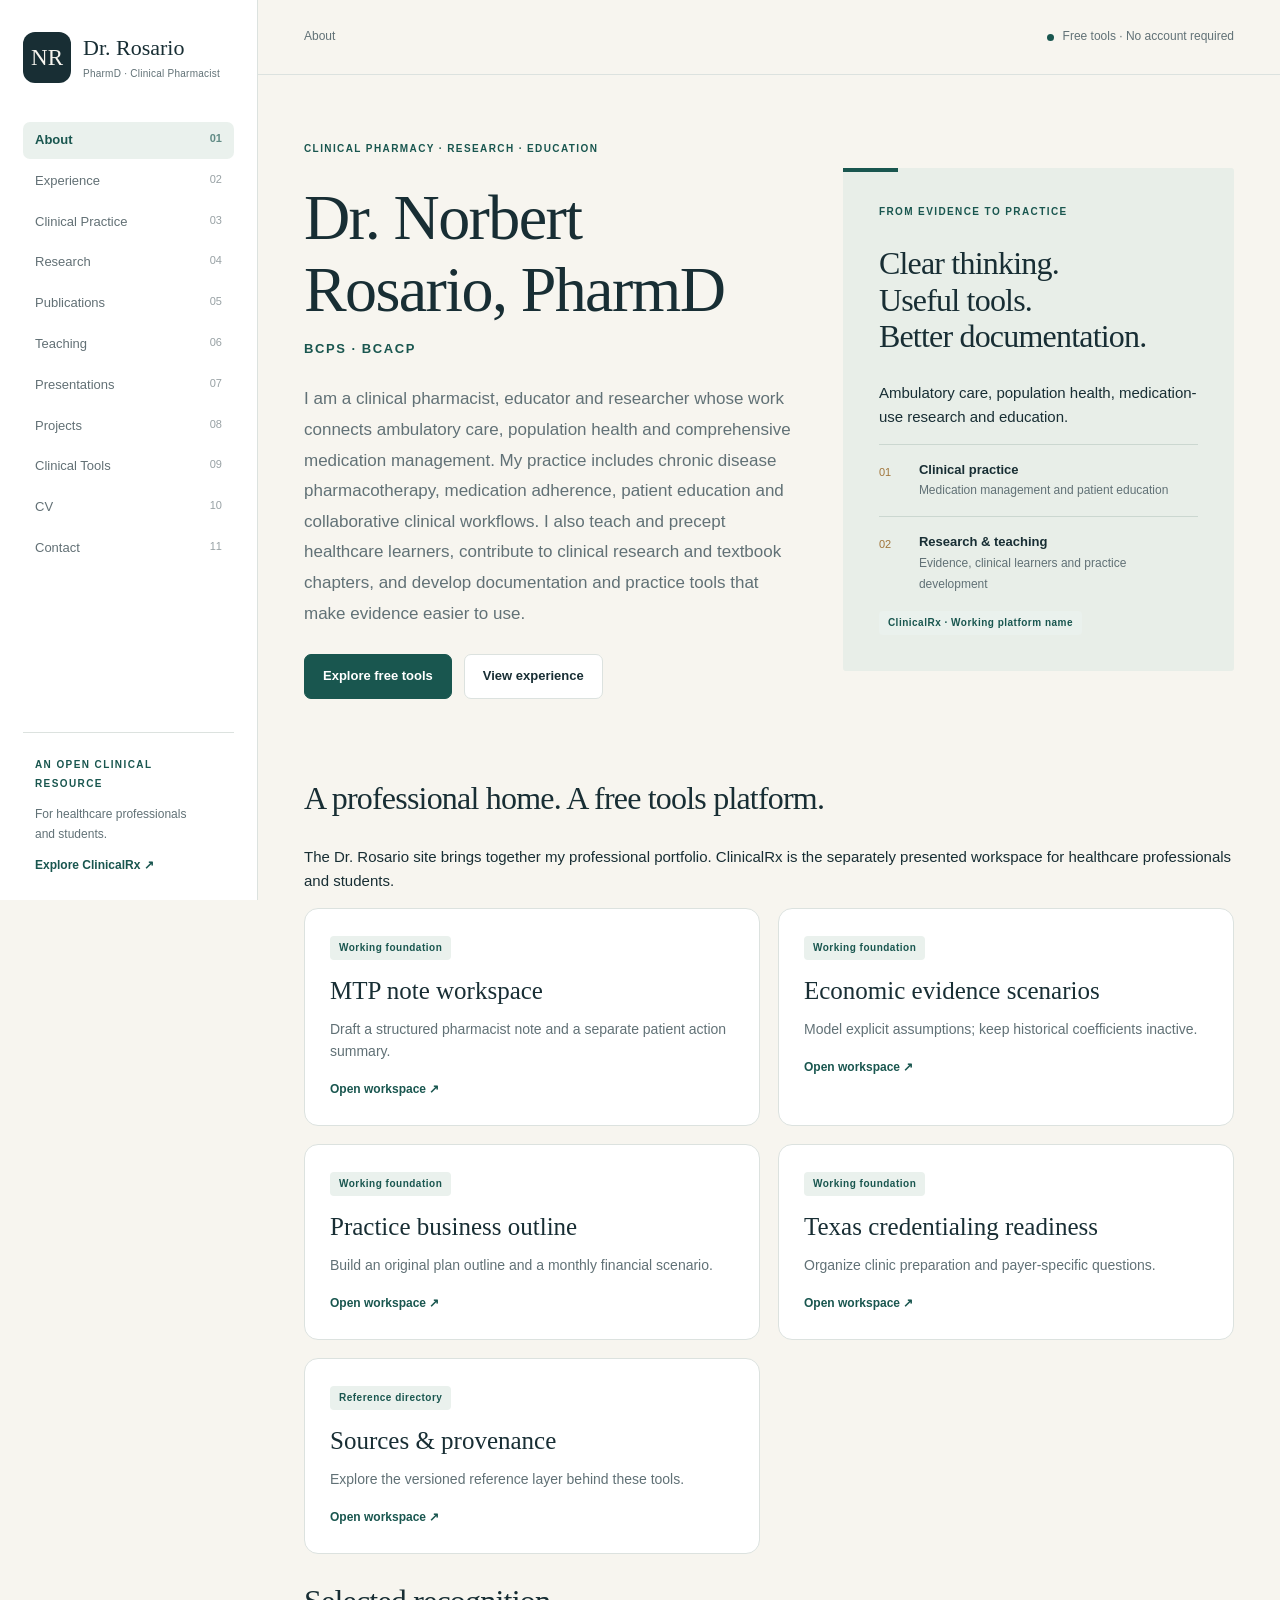
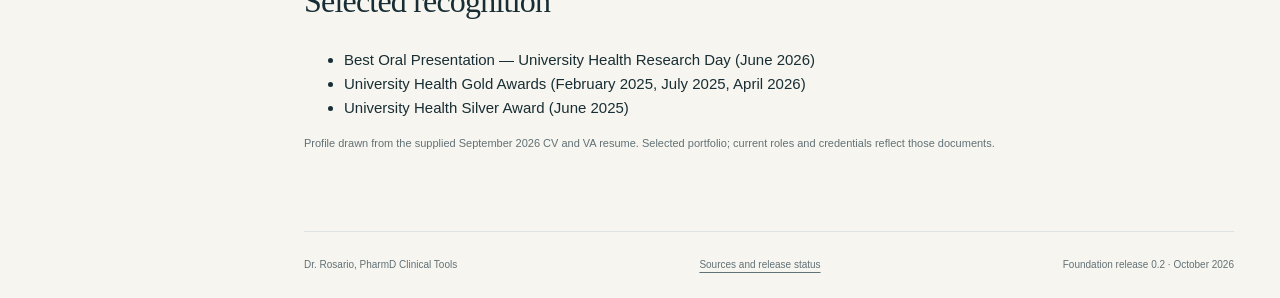
==== docs/index.html @ 9ade71de "Add files via upload" ====
<!doctype html>
<html lang="en">
<head>
  <meta charset="utf-8">
  <meta name="viewport" content="width=device-width, initial-scale=1">
  <meta name="description" content="Dr Rosario's professional portfolio and free clinical documentation, practice-development and evidence tools for healthcare professionals and students.">
  <meta name="referrer" content="no-referrer">
  <meta http-equiv="Content-Security-Policy" content="default-src 'self'; script-src 'self'; style-src 'self'; img-src 'self' data:; connect-src 'none'; object-src 'none'; base-uri 'none'; form-action 'none'">
  <title>Dr Rosario | Clinical Pharmacy and Education</title>
  <link rel="icon" href="assets/mark.svg" type="image/svg+xml">
  <link rel="stylesheet" href="assets/styles.css">
  <script defer src="assets/content.js"></script>
  <script defer src="assets/core.js"></script>
  <script defer src="assets/app.js"></script>
</head>
<body>
  <a class="skip" href="#main">Skip to content</a>
  <aside class="sidebar">
    <a class="brand" href="#about" aria-label="Dr Rosario home"><span class="mark">NR</span><span>Dr. Rosario<small>PharmD · Clinical Pharmacist</small></span></a>
    <button class="menu-button" id="menu-button" aria-expanded="false" aria-controls="navigation">Explore <span>☰</span></button>
    <nav id="navigation" aria-label="Professional site"></nav>
    <div class="sidebar-bottom"><span class="small-label">An open clinical resource</span><p>For healthcare professionals<br>and students.</p><a href="#clinical-tools">Explore ClinicalRx <span aria-hidden="true">↗</span></a></div>
  </aside>
  <div class="page-shell">
    <header class="topbar"><span id="breadcrumb">Professional profile</span><span class="availability"><i aria-hidden="true"></i> Free tools · No account required</span></header>
    <main id="main" tabindex="-1"></main>
    <footer><span>Dr. Rosario, PharmD Clinical Tools</span><a href="#evidence">Sources and release status</a><span>Foundation release 0.2 · October 2026</span></footer>
  </div>
  <div class="toast" id="toast" role="status" aria-live="polite"></div>
  <noscript><p class="no-script">Enable JavaScript to explore this site. The blank note template remains available at <a href="downloads/MTP_EHR_Note_Template.txt">this download</a>.</p></noscript>
</body>
</html>
---- docs/assets/styles.css ----
:root{--ink:#182e34;--muted:#617176;--paper:#f7f5ef;--white:#fff;--line:#dce2df;--teal:#19564f;--pale:#eaf1ed;--ochre:#a1763c;--blue:#eef2f5;--radius:14px}*{box-sizing:border-box}html{scroll-behavior:smooth}body{margin:0;font:15px/1.6 -apple-system,BlinkMacSystemFont,"Segoe UI",sans-serif;color:var(--ink);background:var(--paper)}a{color:var(--teal);text-underline-offset:4px}button,input,textarea,select{font:inherit}button,a,input,textarea,select{touch-action:manipulation}button{cursor:pointer}button:disabled{cursor:default;opacity:.55}button:focus-visible,a:focus-visible,input:focus-visible,textarea:focus-visible,select:focus-visible{outline:3px solid #c49a60;outline-offset:3px}h1,h2,h3,p{margin-top:0}h1,h2{font-family:Georgia,"Times New Roman",serif;font-weight:400;line-height:1.13;letter-spacing:-.025em}h1{font-size:clamp(36px,4.5vw,65px);margin-bottom:22px}h2{font-size:32px}h3{font-size:18px;line-height:1.35}small,.muted{color:var(--muted)}.skip{position:fixed;top:-80px;left:20px;z-index:20;background:white;padding:12px}.skip:focus{top:10px}.sidebar{position:fixed;inset:0 auto 0 0;width:258px;padding:32px 23px 25px;background:#fff;border-right:1px solid var(--line);display:flex;flex-direction:column;z-index:4}.brand{display:flex;align-items:center;gap:12px;text-decoration:none;font:22px Georgia,serif;color:var(--ink)}.brand small{display:block;font:10px/1.5 -apple-system,BlinkMacSystemFont,"Segoe UI",sans-serif;letter-spacing:.025em;margin-top:5px}.mark{display:grid;place-items:center;border-radius:12px;background:var(--ink);color:var(--paper);width:48px;height:51px;font:23px Georgia,serif;flex-shrink:0}nav{margin-top:39px;display:grid;gap:4px}nav a{display:flex;justify-content:space-between;padding:8px 12px;border-radius:7px;text-decoration:none;color:#627075;font-size:13px}nav a:hover{background:var(--paper);color:var(--ink)}nav a[aria-current=page]{background:var(--pale);color:var(--teal);font-weight:650}nav a span{font-size:11px;opacity:.65}.sidebar-bottom{margin-top:auto;padding:22px 12px 0;border-top:1px solid var(--line);font-size:12px}.sidebar-bottom p{color:var(--muted);margin:12px 0}.sidebar-bottom a{font-weight:600;text-decoration:none}.small-label,.eyebrow{text-transform:uppercase;font-size:10px;letter-spacing:.14em;font-weight:700;color:var(--teal)}.menu-button{display:none}.page-shell{margin-left:258px}.topbar{min-height:75px;padding:0 46px;display:flex;align-items:center;justify-content:space-between;border-bottom:1px solid var(--line);font-size:12px;color:var(--muted)}.availability{display:flex;gap:9px;align-items:center}.availability i{width:7px;height:7px;background:var(--teal);border-radius:50%}main{max-width:1390px;margin:auto;padding:54px 46px 64px;min-height:calc(100vh - 151px)}main:focus{outline:none}.hero{display:grid;grid-template-columns:1.25fr 1fr;gap:50px;align-items:center;padding:12px 0 52px}.hero .eyebrow{display:block;margin-bottom:25px}.hero h1{font-size:clamp(44px,5vw,74px)}.hero h1 em{color:var(--teal);font-weight:400}.lead{font-size:17px;color:var(--muted);max-width:590px;line-height:1.8}.actions{display:flex;gap:12px;flex-wrap:wrap;margin-top:25px}.button{border:1px solid var(--line);background:white;color:var(--ink);text-decoration:none;padding:11px 18px;border-radius:7px;display:inline-flex;gap:12px;align-items:center;font-size:13px;font-weight:650}.button.primary{background:var(--teal);color:white;border-color:var(--teal)}.button:hover{filter:brightness(.95)}.profile-paper{background:#e8eee8;padding:36px;border-radius:3px;position:relative;min-height:370px}.profile-paper:before{content:"";position:absolute;top:0;left:0;width:55px;height:4px;background:var(--teal)}.paper-heading{font:29px/1.3 Georgia,serif;margin:20px 0 24px}.focus-row{padding:15px 0;border-top:1px solid #cbd7d0;display:grid;grid-template-columns:30px 1fr;gap:10px;font-size:13px}.focus-row span{color:var(--ochre);font-size:11px;padding-top:4px}.focus-row strong{display:block}.focus-row small{font-size:12px}.section-head{display:flex;justify-content:space-between;gap:20px;align-items:end;margin:24px 0}.section-head h2{margin:5px 0}.section-head a{font-size:13px}.editorial-grid{display:grid;grid-template-columns:1fr 1fr;gap:28px;margin-top:28px}.feature{border-top:2px solid var(--ink);padding:25px 0}.feature h3{font:27px/1.25 Georgia,serif;margin:15px 0}.feature p{color:var(--muted);font-size:14px}.feature a{font-size:13px;font-weight:650}.badge{display:inline-block;padding:4px 9px;font-size:10px;font-weight:700;letter-spacing:.05em;border-radius:4px;background:var(--pale);color:var(--teal)}.badge.review{background:#f3e9d8;color:#805e29}.badge.planned{background:var(--blue);color:#596b77}.page-heading{max-width:850px;margin-bottom:34px}.page-heading .eyebrow{display:block;margin-bottom:16px}.page-heading h1{font-size:clamp(35px,4vw,54px)}.notice{padding:15px 20px;background:var(--pale);border-left:3px solid var(--teal);border-radius:3px;font-size:13px;margin-bottom:25px}.notice.review{background:#f6ecdd;border-color:var(--ochre)}.cards{display:grid;grid-template-columns:repeat(2,minmax(0,1fr));gap:18px}.card{background:white;border:1px solid var(--line);padding:25px;border-radius:var(--radius)}.card h3{font:25px/1.3 Georgia,serif;margin:15px 0 10px}.card p{color:var(--muted);font-size:14px}.card .button{margin-top:10px}.work-layout{display:grid;grid-template-columns:minmax(0,1.25fr) minmax(300px,.85fr);gap:26px;align-items:start}.form-section{padding:25px;background:white;border:1px solid var(--line);border-radius:var(--radius);margin-bottom:20px}.form-section h2{font:25px Georgia,serif;margin-bottom:20px}.fields{display:grid;grid-template-columns:1fr 1fr;gap:16px}.field{display:block;margin-bottom:14px;font-size:12px;font-weight:650}.field .helper{display:block;font-weight:400;font-size:11px;margin-top:4px;color:var(--muted)}input,select,textarea{display:block;width:100%;margin-top:6px;background:#fbfcfa;border:1px solid #cad4cf;border-radius:6px;padding:9px 11px;color:var(--ink);font-size:13px}textarea{min-height:75px;resize:vertical}.span-two{grid-column:1/-1}.field input[type=checkbox]{display:inline;width:auto;margin-right:8px}.output-panel{position:sticky;top:20px;background:#edf1ed;border:1px solid #d6e0d8;border-radius:var(--radius);padding:22px}.output-panel h2{font:25px Georgia,serif}.output-panel pre{white-space:pre-wrap;overflow-wrap:anywhere;font:12px/1.65 ui-monospace,SFMono-Regular,Consolas,monospace;max-height:570px;overflow:auto;margin:20px 0;border-top:1px solid #ccd8cf;padding-top:16px}.output-panel .actions{margin-top:15px}.status-line{font-size:11px;color:var(--muted);margin:14px 0}.mtp-record{border:1px solid var(--line);border-radius:9px;padding:20px;background:#fcfdfb;margin-top:18px}.record-head{display:flex;justify-content:space-between;gap:15px;align-items:center;margin-bottom:12px}.record-head strong{font-size:12px}.text-button{background:none;border:none;color:var(--teal);text-decoration:underline;text-underline-offset:3px;padding:3px;font-size:12px}.table-wrap{overflow-x:auto;border:1px solid var(--line);border-radius:8px;background:white;margin:24px 0}table{border-collapse:collapse;width:100%;font-size:13px}th,td{padding:14px;text-align:left;border-bottom:1px solid var(--line)}th{background:var(--pale);font-size:11px;color:var(--teal)}td.numeric{text-align:right;font-variant-numeric:tabular-nums}.source-toolbar{display:flex;gap:15px;margin:0 0 20px}.source-toolbar input{margin:0}.source-toolbar select{max-width:230px;margin:0}.source-item{background:white;padding:23px 25px;border:1px solid var(--line);border-radius:9px;margin-bottom:13px}.source-meta{display:flex;gap:10px;flex-wrap:wrap;font-size:10px;letter-spacing:.04em;color:var(--muted);margin-bottom:9px}.source-item h3{font-size:17px;margin-bottom:10px}.source-item p{font-size:13px;color:var(--muted);margin-bottom:8px}.source-item a{font-size:12px}.pending{padding:35px;background:white;border:1px dashed #b6c6be;border-radius:10px}.pending h2{font-size:27px}.pending p{max-width:620px;color:var(--muted)}.publication{border-top:1px solid var(--line);padding:27px 0}.publication h2{font-size:29px;max-width:800px}.publication p{color:var(--muted);font-size:13px}.citation{font-family:Georgia,serif}.check-item{display:grid;grid-template-columns:24px 1fr;align-items:start;padding:15px 0;border-bottom:1px solid var(--line);font-size:13px}.check-item input{margin:5px 0;width:auto}.check-item small{display:block}.result-number{font:42px Georgia,serif;color:var(--teal);margin:18px 0}.validation{color:#9b3d29;font-size:13px;margin:10px 0}.tabs{display:flex;gap:10px;flex-wrap:wrap;margin:20px 0}.tabs button{border:1px solid var(--line);border-radius:5px;background:white;padding:7px 13px;font-size:12px}.tabs button[aria-pressed=true]{background:var(--teal);color:white;border-color:var(--teal)}.toast{position:fixed;bottom:25px;left:50%;transform:translateX(-50%);background:var(--ink);color:white;padding:10px 18px;border-radius:8px;opacity:0;pointer-events:none;font-size:13px;z-index:8}.toast.visible{opacity:1}footer{margin:0 46px;padding:25px 0;border-top:1px solid var(--line);display:flex;justify-content:space-between;gap:15px;flex-wrap:wrap;font-size:10px;color:var(--muted)}footer a{color:var(--muted)}.no-script{padding:30px;margin-left:270px}.visually-hidden{position:absolute;width:1px;height:1px;padding:0;margin:-1px;overflow:hidden;clip:rect(0,0,0,0);white-space:nowrap;border:0}@media(min-width:1450px){main{padding:65px 70px}.topbar{padding:0 70px}}@media(max-width:1100px){.sidebar{width:225px;padding-left:15px;padding-right:15px}.page-shell{margin-left:225px}main{padding:35px 28px}.topbar{padding:0 28px}.hero{gap:25px}.profile-paper{padding:25px}.work-layout{grid-template-columns:1fr}.output-panel{position:static}.output-panel pre{max-height:420px}}@media(max-width:760px){.sidebar{position:relative;width:100%;padding:17px 20px;display:block;border-right:none;border-bottom:1px solid var(--line)}.brand{font-size:21px}.mark{height:43px;width:43px;font-size:22px}.menu-button{display:flex;gap:20px;position:absolute;right:20px;top:22px;border:1px solid var(--line);background:white;padding:7px 11px;border-radius:6px;font-size:12px}nav{display:none;margin-top:20px;grid-template-columns:1fr 1fr}.sidebar.open nav{display:grid}.sidebar-bottom{display:none}.page-shell{margin-left:0}.topbar{min-height:54px;padding:0 20px;font-size:10px}.availability{font-size:9px}main{padding:32px 20px 45px}.hero{grid-template-columns:1fr;gap:27px;padding-bottom:24px}.hero h1{font-size:50px}.hero .eyebrow{margin-bottom:18px}.lead{font-size:15px}.profile-paper{min-height:0;padding:27px}.cards,.editorial-grid{grid-template-columns:1fr}.section-head{align-items:start}.section-head h2{font-size:28px}.fields{grid-template-columns:1fr}.span-two{grid-column:auto}.source-toolbar{flex-direction:column}.source-toolbar select{max-width:none}.form-section{padding:20px}.page-heading h1{font-size:38px}.page-heading{margin-bottom:25px}footer{margin:0 20px}.no-script{margin:0}.pending{padding:25px}}@media(prefers-reduced-motion:reduce){html{scroll-behavior:auto}}@media print{body{background:white;color:black}.sidebar,.topbar,footer,.actions,.toast,.notice,.form-section,.tabs,.page-heading,.skip{display:none!important}.page-shell{margin:0}main{padding:0;min-height:0}.work-layout{display:block}.output-panel{position:static;border:none;background:white;padding:0}.output-panel pre{font:11pt/1.4 monospace;max-height:none;overflow:visible}.output-panel h2,.status-line{display:none}.output-panel pre:empty{display:none}}

a.card{display:block;text-decoration:none;color:var(--ink)}a.card:hover{border-color:#94ada3;box-shadow:0 3px 15px #182e3409}.card-link{font-size:12px;font-weight:650;color:var(--teal)}.editorial-grid>article{border-top:2px solid var(--ink);padding-top:25px}

.credential-line{font-size:13px;letter-spacing:.12em;color:var(--teal);font-weight:650;margin-top:-10px;margin-bottom:25px}.portfolio-list{margin:20px 0 35px}.portfolio-entry{border-top:1px solid var(--line);padding:26px 0}.portfolio-entry h2{font-size:28px;margin:12px 0}.portfolio-entry p{max-width:800px;margin-bottom:10px}.organization{font-size:13px;font-weight:650}.contact-card{background:var(--pale);border:1px solid var(--line);padding:35px;border-radius:12px;max-width:820px}.contact-card .actions a{font-size:16px;font-weight:650}.hero .lead{max-width:700px}
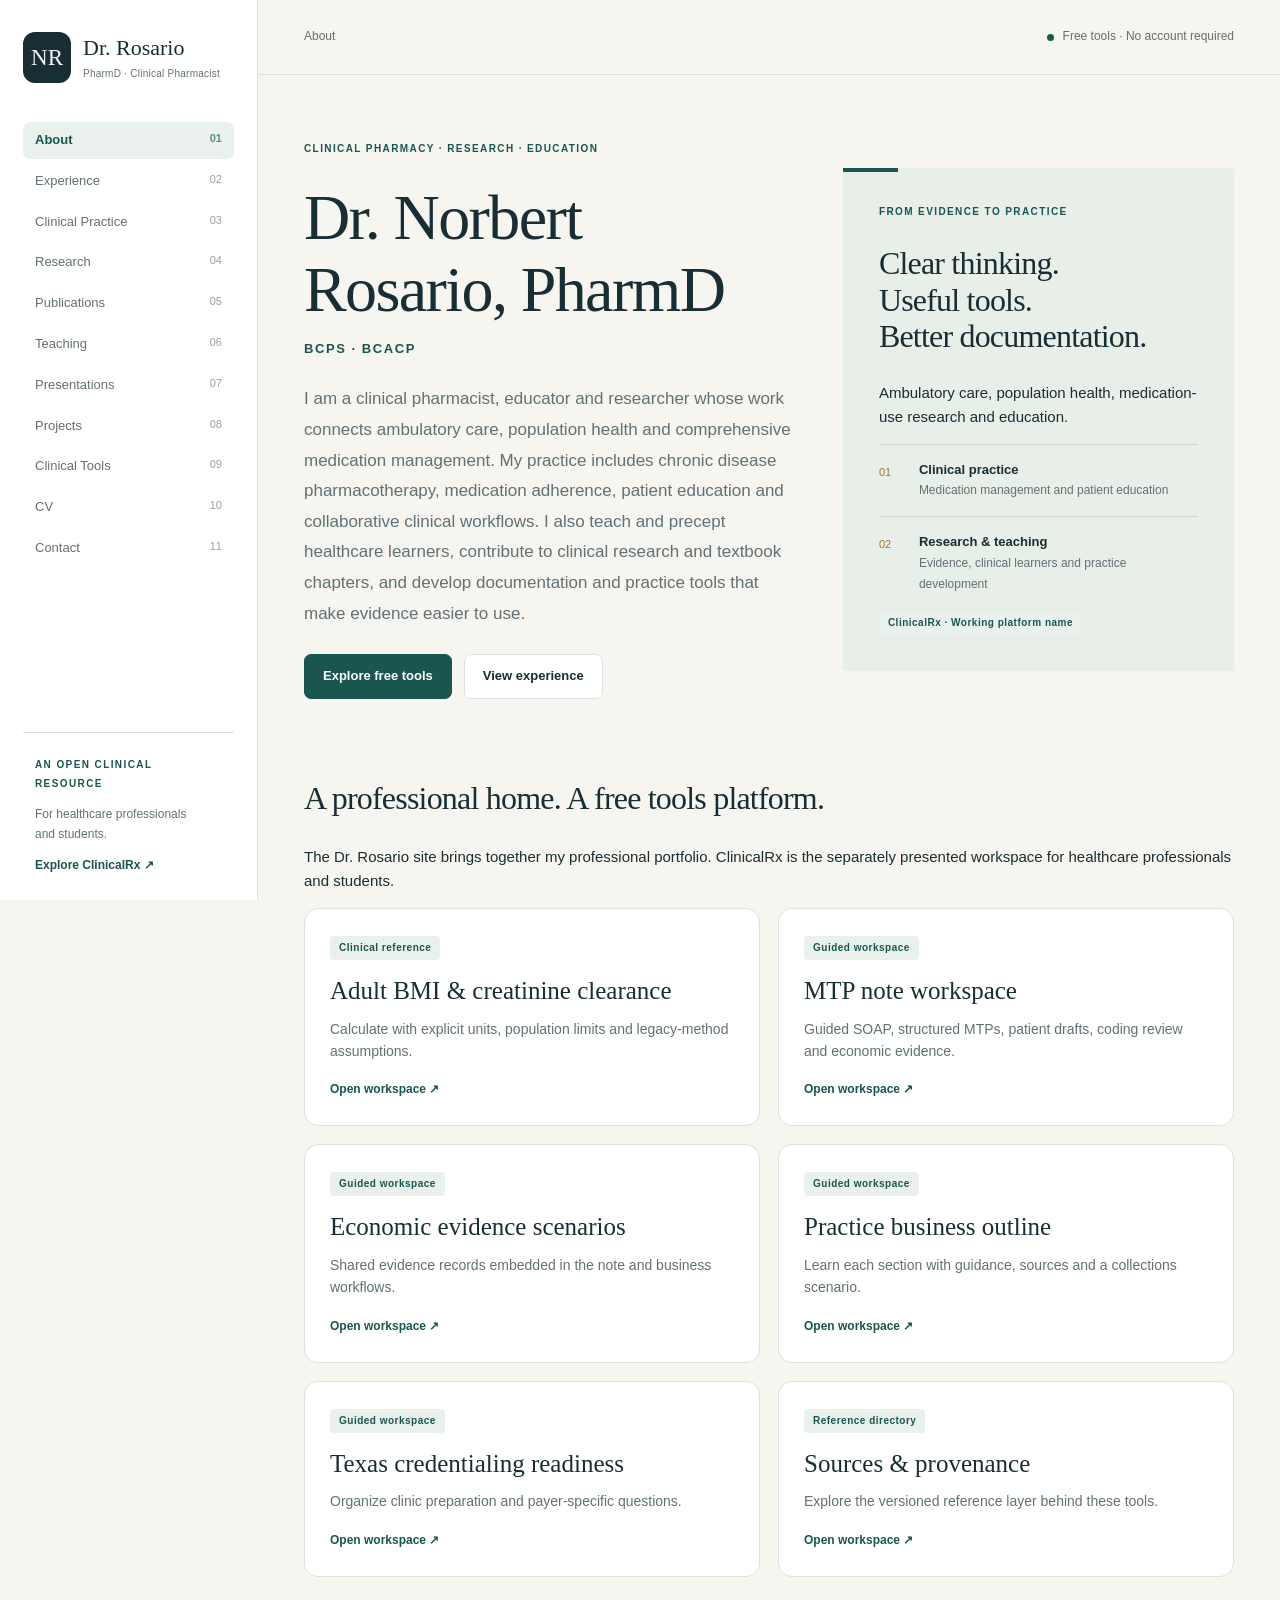
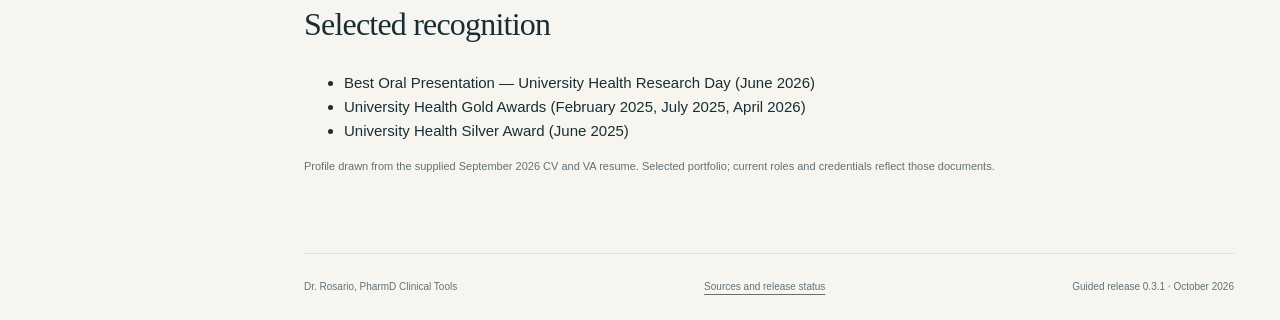
==== commit 4e852c72: "Add files via upload" ====
--- a/docs/index.html
+++ b/docs/index.html
@@ -11,6 +11,9 @@
   <link rel="stylesheet" href="assets/styles.css">
   <script defer src="assets/content.js"></script>
   <script defer src="assets/core.js"></script>
+  <script defer src="assets/rules.js"></script>
+  <script defer src="assets/clinical.js"></script>
+  <script defer src="assets/workspaces.js"></script>
   <script defer src="assets/app.js"></script>
 </head>
 <body>
@@ -24,7 +27,7 @@
   <div class="page-shell">
     <header class="topbar"><span id="breadcrumb">Professional profile</span><span class="availability"><i aria-hidden="true"></i> Free tools · No account required</span></header>
     <main id="main" tabindex="-1"></main>
-    <footer><span>Dr. Rosario, PharmD Clinical Tools</span><a href="#evidence">Sources and release status</a><span>Foundation release 0.2 · October 2026</span></footer>
+    <footer><span>Dr. Rosario, PharmD Clinical Tools</span><a href="#evidence">Sources and release status</a><span>Guided release 0.3.1 · October 2026</span></footer>
   </div>
   <div class="toast" id="toast" role="status" aria-live="polite"></div>
   <noscript><p class="no-script">Enable JavaScript to explore this site. The blank note template remains available at <a href="downloads/MTP_EHR_Note_Template.txt">this download</a>.</p></noscript>
--- a/docs/assets/styles.css
+++ b/docs/assets/styles.css
@@ -3,3 +3,4 @@
 a.card{display:block;text-decoration:none;color:var(--ink)}a.card:hover{border-color:#94ada3;box-shadow:0 3px 15px #182e3409}.card-link{font-size:12px;font-weight:650;color:var(--teal)}.editorial-grid>article{border-top:2px solid var(--ink);padding-top:25px}
 
 .credential-line{font-size:13px;letter-spacing:.12em;color:var(--teal);font-weight:650;margin-top:-10px;margin-bottom:25px}.portfolio-list{margin:20px 0 35px}.portfolio-entry{border-top:1px solid var(--line);padding:26px 0}.portfolio-entry h2{font-size:28px;margin:12px 0}.portfolio-entry p{max-width:800px;margin-bottom:10px}.organization{font-size:13px;font-weight:650}.contact-card{background:var(--pale);border:1px solid var(--line);padding:35px;border-radius:12px;max-width:820px}.contact-card .actions a{font-size:16px;font-weight:650}.hero .lead{max-width:700px}
+.guided-fields{display:grid;gap:20px}.guided-field>input,.guided-field>select,.guided-field>textarea{width:100%;display:block;border:1px solid #b8c8c0;border-radius:6px;padding:10px;background:white;color:var(--ink);min-height:44px}.guided-field>label{display:block;font-size:13px;font-weight:650;margin-bottom:7px}.field-help{font-size:12px;margin-top:8px;padding:9px 12px;background:var(--pale);border-radius:6px}.field-help summary{cursor:pointer;color:var(--teal);font-weight:600;min-height:26px}.field-help p{margin:10px 0}.choice-set{border:1px solid var(--line);padding:13px;border-radius:7px;display:grid;gap:9px;min-width:0}.choice-set legend{font-size:13px;font-weight:650;max-width:100%;padding:0 4px}.choice-set label{display:flex;gap:10px;align-items:flex-start;font-size:13px;font-weight:400;cursor:pointer}.choice-set input{margin-top:5px;flex-shrink:0}.review-output{background:#f4f7f4;border:1px solid var(--line);border-radius:8px;padding:16px;white-space:pre-wrap;overflow-wrap:anywhere;word-break:break-word;font:12px/1.65 -apple-system,BlinkMacSystemFont,"Segoe UI",sans-serif;max-height:450px;overflow:auto;margin-top:18px}.form-section h2{font-size:29px}.guided-field textarea{resize:vertical;min-height:100px}.work-layout>*{min-width:0}@media print{.review-output{display:none!important}}
